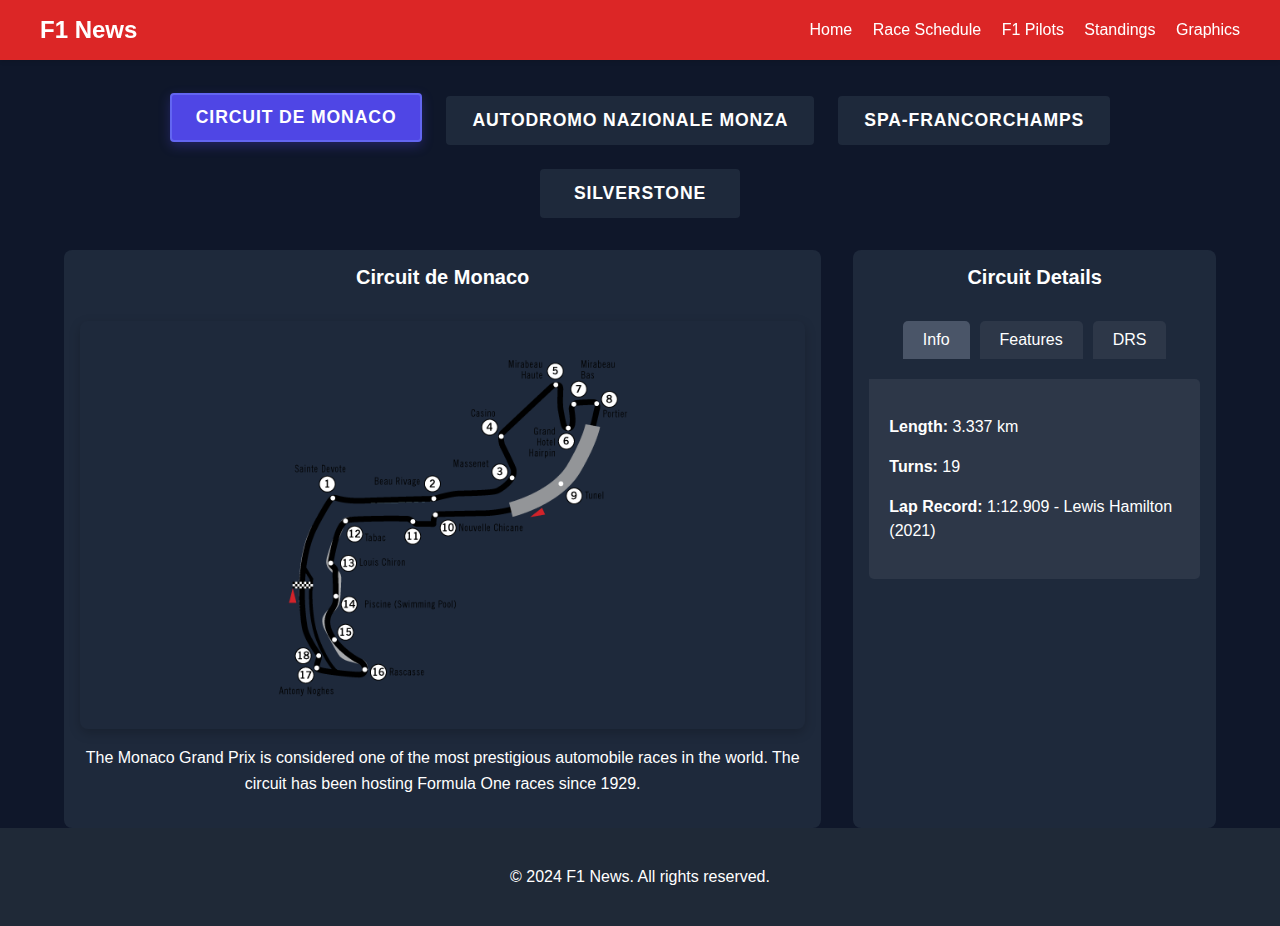
==== circuits.html @ d88e7fb6 "Added f1 news" ====
<!DOCTYPE html>
<html lang="en">
<head>
    <meta charset="UTF-8">
    <meta name="viewport" content="width=device-width, initial-scale=1.0">
    <title>F1 Fan Hub - Circuits</title>
    <meta name="description" content="Explore F1 circuits with detailed information about track features, DRS zones, and lap records.">
    <link rel="stylesheet" href="styles.css">
</head>
<body class="min-h-screen bg-gray-900 text-white flex flex-col">
    <header class="bg-red-600 p-4">
        <nav class="container mx-auto flex justify-between items-center">
            <a href="home.html" class="text-2xl font-bold">F1 News</a>
            <div class="space-x-4">
                <a href="home.html" class="hover:text-gray-200">Home</a>
                <a href="schedule.html" class="hover:text-gray-200">Race Schedule</a>
                <a href="pilots.html" class="hover:text-gray-200">F1 Pilots</a>
                <a href="standings.html" class="hover:text-gray-200">Standings</a>
                <a href="graphics.html" class="hover:text-gray-200">Graphics</a>
            </div>
        </nav>
    </header>
    <br>
    <br>
    <main class="container circuit-container mx-auto mt-8 px-4 flex-grow">
        <div class="circuit-buttons">
            <button class="button active" data-circuit="monaco">Circuit de Monaco</button>
            <button class="button" data-circuit="monza">Autodromo Nazionale Monza</button>
            <button class="button" data-circuit="spa">Spa-Francorchamps</button>
            <button class="button" data-circuit="silverstone">Silverstone</button>
        </div>

        <!-- Monaco Circuit Section -->
        <div class="circuit-section active" id="monaco-section">
            <div class="grid">
                <div class="card md:col-span-2">
                    <div class="card-header">
                        <div class="card-title">Circuit de Monaco</div>
                    </div>
                    <div class="card-content">
                        <div class="circuit-image">
                            <img src="circuits/Circuit_Monaco.png" alt="Circuit de Monaco map">
                        </div>
                        <p class="mt-4 text-left">
                            The Monaco Grand Prix is considered one of the most prestigious automobile races in the world. 
                            The circuit has been hosting Formula One races since 1929.
                        </p>
                    </div>
                </div>

                <div class="card">
                    <div class="card-header">
                        <div class="card-title">Circuit Details</div>
                    </div>
                    <div class="card-content">
                        <div class="tabs">
                            <div class="tab active" data-tab="monaco-info">Info</div>
                            <div class="tab" data-tab="monaco-features">Features</div>
                            <div class="tab" data-tab="monaco-drs">DRS</div>
                        </div>

                        <div class="tab-content active" id="monaco-info">
                            <ul>
                                <li><strong>Length:</strong> 3.337 km</li>
                                <li><strong>Turns:</strong> 19</li>
                                <li><strong>Lap Record:</strong> 1:12.909 - Lewis Hamilton (2021)</li>
                            </ul>
                        </div>
                        <div class="tab-content" id="monaco-features">
                            <ul>
                                <li><strong>Casino Square:</strong> Famous for its tight turn and glamorous surroundings, this iconic section challenges drivers with its precise turning requirements.</li>
                                <li><strong>Tunnel:</strong> The fastest part of the circuit, where cars reach speeds of up to 290km/h before emerging into daylight and braking for the chicane.</li>
                                <li><strong>Nouvelle Chicane:</strong> A key overtaking spot after the tunnel, requiring heavy braking from high speed and precise car placement.</li>
                                <li><strong>Swimming Pool Complex:</strong> A series of quick turns next to Monaco's swimming pool, requiring maximum precision and commitment.</li>
                                <li><strong>Rascasse:</strong> A tight hairpin that leads into the final corner, crucial for a good lap time and often a scene of race drama.</li>
                            </ul>
                        </div>
                        <div class="tab-content" id="monaco-drs">
                            <ul>
                                <li><strong>Zone 1:</strong> After Turn 19 to Turn 1 (510 meters)</li>
                            </ul>
                        </div>
                    </div>
                </div>
            </div>
        </div>

        <!-- Monza Circuit Section -->
        <div class="circuit-section hidden" id="monza-section">
            <div class="grid">
                <div class="card md:col-span-2">
                    <div class="card-header">
                        <div class="card-title">Autodromo Nazionale Monza</div>
                    </div>
                    <div class="card-content">
                        <div class="circuit-image">
                            <img src="circuits/Circuit_Monza.png" alt="Autodromo Nazionale Monza map">
                        </div>
                        <p class="mt-4 text-left">
                            Known as "The Temple of Speed," Monza is the fastest circuit on the F1 calendar and has been hosting races since 1922.
                            The circuit is famous for its high-speed nature and historic banking sections, though the latter are no longer used in F1.
                        </p>
                    </div>
                </div>

                <div class="card">
                    <div class="card-header">
                        <div class="card-title">Circuit Details</div>
                    </div>
                    <div class="card-content">
                        <div class="tabs">
                            <div class="tab active" data-tab="monza-info">Info</div>
                            <div class="tab" data-tab="monza-features">Features</div>
                            <div class="tab" data-tab="monza-drs">DRS</div>
                        </div>

                        <div class="tab-content active" id="monza-info">
                            <ul>
                                <li><strong>Length:</strong> 5.793 km</li>
                                <li><strong>Turns:</strong> 11</li>
                                <li><strong>Lap Record:</strong> 1:21.046 - Rubens Barrichello (2004)</li>
                                <li><strong>Average Speed:</strong> 264 km/h</li>
                            </ul>
                        </div>
                        <div class="tab-content" id="monza-features">
                            <ul>
                                <li><strong>Variante del Rettifilo:</strong> First chicane after the start/finish straight, a crucial overtaking spot requiring heavy braking from over 340km/h.</li>
                                <li><strong>Curva Grande:</strong> High-speed right-hand turn taken flat out, leading into another heavy braking zone.</li>
                                <li><strong>Variante della Roggia:</strong> Quick chicane that requires precise car placement and good traction on exit.</li>
                                <li><strong>Variante Ascari:</strong> Complex three-part chicane that tests both driver skill and car balance.</li>
                                <li><strong>Parabolica:</strong> Long, sweeping final corner that leads onto the main straight, crucial for lap time and overtaking.</li>
                            </ul>
                        </div>
                        <div class="tab-content" id="monza-drs">
                            <ul>
                                <li><strong>Zone 1:</strong> After Turn 7 to Turn 8 (625 meters)</li>
                                <li><strong>Zone 2:</strong> After Turn 11 to Turn 1 (1.1 kilometers)</li>
                            </ul>
                        </div>
                    </div>
                </div>
            </div>
        </div>

        <!-- Spa Circuit Section -->
        <div class="circuit-section hidden" id="spa-section">
            <div class="grid">
                <div class="card md:col-span-2">
                    <div class="card-header">
                        <div class="card-title">Circuit de Spa-Francorchamps</div>
                    </div>
                    <div class="card-content">
                        <div class="circuit-image">
                            <img src="circuits/Circuit_Spa.png" alt="Circuit de Spa-Francorchamps map">
                        </div>
                        <p class="mt-4 text-left">
                            Located in the Ardennes forest, Spa is known for its unpredictable weather and is considered one of the most challenging circuits in F1.
                            The track's elevation changes and high-speed corners make it a favorite among drivers and fans alike.
                        </p>
                    </div>
                </div>

                <div class="card">
                    <div class="card-header">
                        <div class="card-title">Circuit Details</div>
                    </div>
                    <div class="card-content">
                        <div class="tabs">
                            <div class="tab active" data-tab="spa-info">Info</div>
                            <div class="tab" data-tab="spa-features">Features</div>
                            <div class="tab" data-tab="spa-drs">DRS</div>
                        </div>

                        <div class="tab-content active" id="spa-info">
                            <ul>
                                <li><strong>Length:</strong> 7.004 km</li>
                                <li><strong>Turns:</strong> 19</li>
                                <li><strong>Lap Record:</strong> 1:46.286 - Valtteri Bottas (2018)</li>
                                <li><strong>Elevation Change:</strong> 102 meters</li>
                            </ul>
                        </div>
                        <div class="tab-content" id="spa-features">
                            <ul>
                                <li><strong>Eau Rouge-Raidillon:</strong> Iconic uphill sequence of corners taken at high speed, testing driver courage and car downforce. One of F1's most famous corner combinations.</li>
                                <li><strong>Les Combes:</strong> Technical sequence following the Kemmel Straight, key overtaking opportunity after the high-speed run from Raidillon.</li>
                                <li><strong>Pouhon:</strong> Fast, sweeping double-left hander that tests aerodynamic grip and driver commitment.</li>
                                <li><strong>Blanchimont:</strong> High-speed left-hander approaching the final chicane, requires absolute precision at speeds over 300km/h.</li>
                                <li><strong>Bus Stop Chicane:</strong> Final chicane before the start/finish straight, crucial for overtaking and lap times.</li>
                            </ul>
                        </div>
                        <div class="tab-content" id="spa-drs">
                            <ul>
                                <li><strong>Zone 1:</strong> After Turn 5 to Turn 6 (800 meters)</li>
                                <li><strong>Zone 2:</strong> After Turn 19 to Turn 1 (950 meters)</li>
                            </ul>
                        </div>
                    </div>
                </div>
            </div>
        </div>

        <!-- Silverstone Circuit Section -->
        <div class="circuit-section hidden" id="silverstone-section">
            <div class="grid">
                <div class="card md:col-span-2">
                    <div class="card-header">
                        <div class="card-title">Silverstone Circuit</div>
                    </div>
                    <div class="card-content">
                        <div class="circuit-image">
                            <img src="circuits/Circuit_Silverstone.png" alt="Silverstone Circuit map">
                        </div>
                        <p class="mt-4 text-left">
                            Silverstone hosted the first-ever Formula One World Championship race in 1950 and remains one of the fastest circuits on the calendar.
                            Originally a World War II airfield, it has evolved into one of the most prestigious venues in motorsport.
                        </p>
                    </div>
                </div>

                <div class="card">
                    <div class="card-header">
                        <div class="card-title">Circuit Details</div>
                    </div>
                    <div class="card-content">
                        <div class="tabs">
                            <div class="tab active" data-tab="silverstone-info">Info</div>
                            <div class="tab" data-tab="silverstone-features">Features</div>
                            <div class="tab" data-tab="silverstone-drs">DRS</div>
                        </div>

                        <div class="tab-content active" id="silverstone-info">
                            <ul>
                                <li><strong>Length:</strong> 5.891 km</li>
                                <li><strong>Turns:</strong> 18</li>
                                <li><strong>Lap Record:</strong> 1:27.097 - Max Verstappen (2020)</li>
                                <li><strong>Average Speed:</strong> 237 km/h</li>
                            </ul>
                        </div>
                        <div class="tab-content" id="silverstone-features">
                            <ul>
                                <li><strong>Copse:</strong> Ultra-fast right-hander taken at around 290km/h in qualifying, one of the fastest corners in F1.</li>
                                <li><strong>Maggotts-Becketts-Chapel:</strong> High-speed sequence of direction changes that tests car and driver to the limit. Considered one of F1's most technical sections.</li>
                                <li><strong>Stowe:</strong> Fast right-hander at the end of the Hangar Straight, offering overtaking opportunities under braking.</li>
                                <li><strong>Vale and Club:</strong> Technical complex leading onto the start/finish straight, crucial for maintaining momentum.</li>
                                <li><strong>Abbey:</strong> High-speed first corner that sets up the entire lap, taken almost flat out in modern F1 cars.</li>
                            </ul>
                        </div>
                        <div class="tab-content" id="silverstone-drs">
                            <ul>
                                <li><strong>Zone 1:</strong> After Turn 5 to Turn 6 (720 meters)</li>
                                <li><strong>Zone 2:</strong> After Turn 14 to Turn 15 (830 meters)</li>
                            </ul>
                        </div>
                    </div>
                </div>
            </div>
        </div>
    </main>

    <footer class="bg-gray-800 py-6 mt-auto">
        <div class="container mx-auto px-4 text-center">
            <p>&copy; 2024 F1 News. All rights reserved.</p>
        </div>
    </footer>

    <script>
        // Simplified JavaScript just for handling button clicks and tab switching
        document.querySelectorAll('.circuit-buttons .button').forEach(button => {
            button.addEventListener('click', (e) => {
                const circuitId = e.target.dataset.circuit;
                
                // Update active button
                document.querySelectorAll('.circuit-buttons .button').forEach(btn => 
                    btn.classList.remove('active'));
                e.target.classList.add('active');
                
                // Show selected circuit section
                document.querySelectorAll('.circuit-section').forEach(section => 
                    section.classList.add('hidden'));
                document.getElementById(`${circuitId}-section`).classList.remove('hidden');
            });
        });

        // Tab switching
        document.querySelectorAll('.tab').forEach(tab => {
            tab.addEventListener('click', (e) => {
                const tabsContainer = e.target.closest('.tabs').parentElement;
                const tabId = e.target.dataset.tab;
                
                // Update active tab
                tabsContainer.querySelectorAll('.tab').forEach(t => 
                    t.classList.remove('active'));
                e.target.classList.add('active');
                
                // Update active content
                tabsContainer.querySelectorAll('.tab-content').forEach(content => 
                    content.classList.remove('active'));
                tabsContainer.querySelector(`#${tabId}`).classList.add('active');
            });
        });
    </script>
</body>
</html>
---- styles.css ----
/* Base styles */
body {
    font-family: Arial, sans-serif;
    margin: 0;
    padding: 0;
    min-height: 100vh;
    background-color: #0f172a;
    color: #ffffff;
    display: flex;
    flex-direction: column;
    min-height: 100vh;
}

.container {
    max-width: 1200px;
    margin: 0 auto;
    padding: 0 1rem;
}

/* Header styles */
header {
    position: sticky;
    top: 0;
    z-index: 1000;
    box-shadow: 0 2px 4px rgba(0,0,0,0.1);
    background-color: #dc2626;
    padding: 1rem;
}

nav {
    display: flex;
    justify-content: space-between;
    align-items: center;
}

nav a {
    color: #ffffff;
    text-decoration: none;
}

nav a:hover {
    color: #e5e7eb;
}

.space-x-4 > * + * {
    margin-left: 1rem;
}

/* Main content styles */
main {
    margin-top: 2rem;
    flex: 1 0 auto;
}

.mb-12 {
    margin-bottom: 3rem;
}

.text-2xl {
    font-size: 1.5rem;
    font-weight: bold;
}

/* Banner styles */
#banner-container {
    position: relative;
    height: 600px;
    width: 100%;
    overflow: hidden;
    border-radius: 0.5rem;
}

.banner-slide {
    position: absolute;
    top: 0;
    left: 0;
    width: 100%;
    height: 100%;
    opacity: 1;
    transition: opacity 0.5s ease-in-out;
}

.banner-slide img {
    width: 100%;
    height: 100%;
    object-fit: cover;
}

.banner-overlay {
    position: absolute;
    bottom: 0;
    left: 0;
    right: 0;
    background-color: rgba(0, 0, 0, 0.7);
    padding: 2rem;
}

.banner-overlay h2 {
    font-size: 2.5rem;
    font-weight: bold;
    color: #ffffff;
    text-shadow: 2px 2px 4px rgba(0, 0, 0, 0.5);
    margin: 0;
}

.banner-slide.hidden {
    opacity: 0;
    pointer-events: none;
}

.banner-text {
    position: absolute;
    bottom: 0;
    left: 0;
    right: 0;
    background-color: rgba(0, 0, 0, 0.7);
    padding: 1rem;
}

/* Card styles */
.card {
    background-color: #1e293b;
    border-radius: 0.5rem;
    overflow: hidden;
    transition: transform 0.3s ease, box-shadow 0.3s ease;
    text-align: center;
}

.card:hover {
    transform: translateY(-5px);
    box-shadow: 0 4px 6px rgba(0, 0, 0, 0.1);
}

.card-header {
    padding: 1rem;
    text-align: center;
}

.card-title {
    display: flex;
    justify-content: center;
    align-items: center;
    font-size: 1.25rem;
    font-weight: bold;
    text-align: center;
}

.card-content {
    padding: 1rem;
    text-align: center;
}

.grid {
    display: grid;
    grid-gap: 2rem;
}

@media (min-width: 768px) {
    .grid {
        grid-template-columns: repeat(2, 1fr);
    }
}

@media (min-width: 1024px) {
    .grid {
        grid-template-columns: repeat(3, 1fr);
    }
}

/* Button styles */
.button {
    display: inline-block;
    background-color: #4f46e5;
    color: #ffffff;
    padding: 0.5rem 1rem;
    border-radius: 0.25rem;
    text-decoration: none;
    transition: background-color 0.3s ease, transform 0.3s ease;
    font-weight: bold;
    text-transform: uppercase;
    letter-spacing: 0.05em;
}

.button:hover {
    background-color: #4338ca;
    transform: translateY(-2px);
}

/* Footer styles */
footer {
    background-color: #1f2937;
    padding: 1.5rem 0;
    text-align: center;
    flex-shrink: 0;
}

/* Pilots page styles */
.pilot-image {
    position: relative;
    height: 12rem;
    margin-bottom: 1rem;
}

.pilot-image img {
    width: 100%;
    height: 100%;
    object-fit: cover;
    border-radius: 0.375rem;
}

.pilot-team {
    font-size: 0.875rem;
    color: #d1d5db;
    margin-bottom: 0.5rem;
}

.pilot-bio {
    font-size: 0.875rem;
}

/* Schedule page styles */
.grid-cols-4 {
    display: grid;
    grid-template-columns: repeat(4, 1fr);
    gap: 1rem;
}

table {
    width: 100%;
    border-collapse: collapse;
}

th, td {
    padding: 0.75rem;
    text-align: left;
    border-bottom: 1px solid #374151;
}

th {
    background-color: #374151;
    font-weight: bold;
}

/* Responsive navigation */
@media (max-width: 768px) {
    nav .space-x-4 {
        display: none;
    }
    .mobile-menu-button {
        display: block;
    }
}

/* Mobile menu */
.mobile-menu {
    display: none;
    position: fixed;
    top: 60px;
    left: 0;
    right: 0;
    background-color: #dc2626;
    padding: 1rem;
}

.mobile-menu.active {
    display: block;
}

/* Smooth scrolling */
html {
    scroll-behavior: smooth;
}

/* Past race styling */
.past-race {
    color: #6b7280;
    text-decoration: line-through;
}

/* --- New Styles Added for Standings Page --- */

/* Tabs Styling */
.tabs {
    display: flex;
    justify-content: center;
    margin-bottom: 20px;
}

.tab {
    padding: 10px 20px;
    background-color: #2d3748;
    margin: 0 5px;
    cursor: pointer;
    border-radius: 5px 5px 0 0;
    transition: background-color 0.3s;
}

.tab.active {
    background-color: #4a5568;
}

/* Tab Content Styling */
.tab-content {
    display: none;
    background-color: #2d3748;
    padding: 20px;
    border-radius: 0 5px 5px 5px;
}

.tab-content.active {
    display: block;
}

/* Table Styling for Standings */
table.standings-table {
    width: 100%;
    border-collapse: collapse;
    margin-top: 10px;
}

table.standings-table th, table.standings-table td {
    padding: 12px;
    border: 1px solid #4a5568;
    text-align: left;
}

table.standings-table th {
    background-color: #4a5568;
}

/* Active Table Row Highlight */
table.standings-table tr:hover {
    background-color: #3b425e;
}

/* --- End of New Styles --- */

/* Circuit buttons styling */
.circuit-buttons {
    display: flex;
    gap: 1.5rem;
    flex-wrap: wrap;
    justify-content: center;
    margin-bottom: 2rem;
}

.circuit-buttons .button {
    padding: 0.75rem 1.5rem;
    font-size: 1.1rem;
    min-width: 200px;
    border: 2px solid transparent;
    background-color: #1e293b;
    transition: all 0.3s ease;
}

.circuit-buttons .button:hover {
    background-color: #2d3748;
    transform: translateY(-3px);
    box-shadow: 0 4px 12px rgba(0, 0, 0, 0.2);
}

.circuit-buttons .button.active {
    background-color: #4f46e5;
    border-color: #6366f1;
    transform: translateY(-3px);
    box-shadow: 0 4px 12px rgba(79, 70, 229, 0.3);
}

/* Circuit image container */
.circuit-image {
    width: 100%;
    position: relative;
    padding-top: 56.25%; /* 16:9 Aspect Ratio */
    overflow: hidden;
    border-radius: 8px;
    box-shadow: 0 4px 12px rgba(0, 0, 0, 0.2);
}

.circuit-image img {
    position: absolute;
    top: 0;
    left: 0;
    width: 100%;
    height: 100%;
    object-fit: contain; /* Changed from cover to contain */
    object-position: center;
}

/* Adjust grid for circuit layout */
@media (min-width: 768px) {
    .md\:col-span-2 {
        grid-column: span 2;
    }
}

/* Update circuit layout width */
.container.circuit-container {
    max-width: 1400px; /* Slightly reduced from 1600px */
    width: 90%; /* Changed from 75% to 90% for better mobile display */
    margin: 0 auto;
}

/* Add responsive adjustments */
@media (max-width: 768px) {
    .container.circuit-container {
        width: 95%;
    }
    
    .circuit-image {
        padding-top: 75%; /* 4:3 Aspect Ratio for mobile */
    }
}

/* Add these styles to your existing CSS */

.circuit-section {
    display: block;
}

.circuit-section.hidden {
    display: none;
}

.circuit-section .card-content ul {
    text-align: left;
    list-style: none;
    padding: 0;
}

.circuit-section .card-content ul li {
    margin-bottom: 1rem;
    line-height: 1.5;
}

.circuit-section .card-content p {
    line-height: 1.6;
    margin: 1rem 0;
}
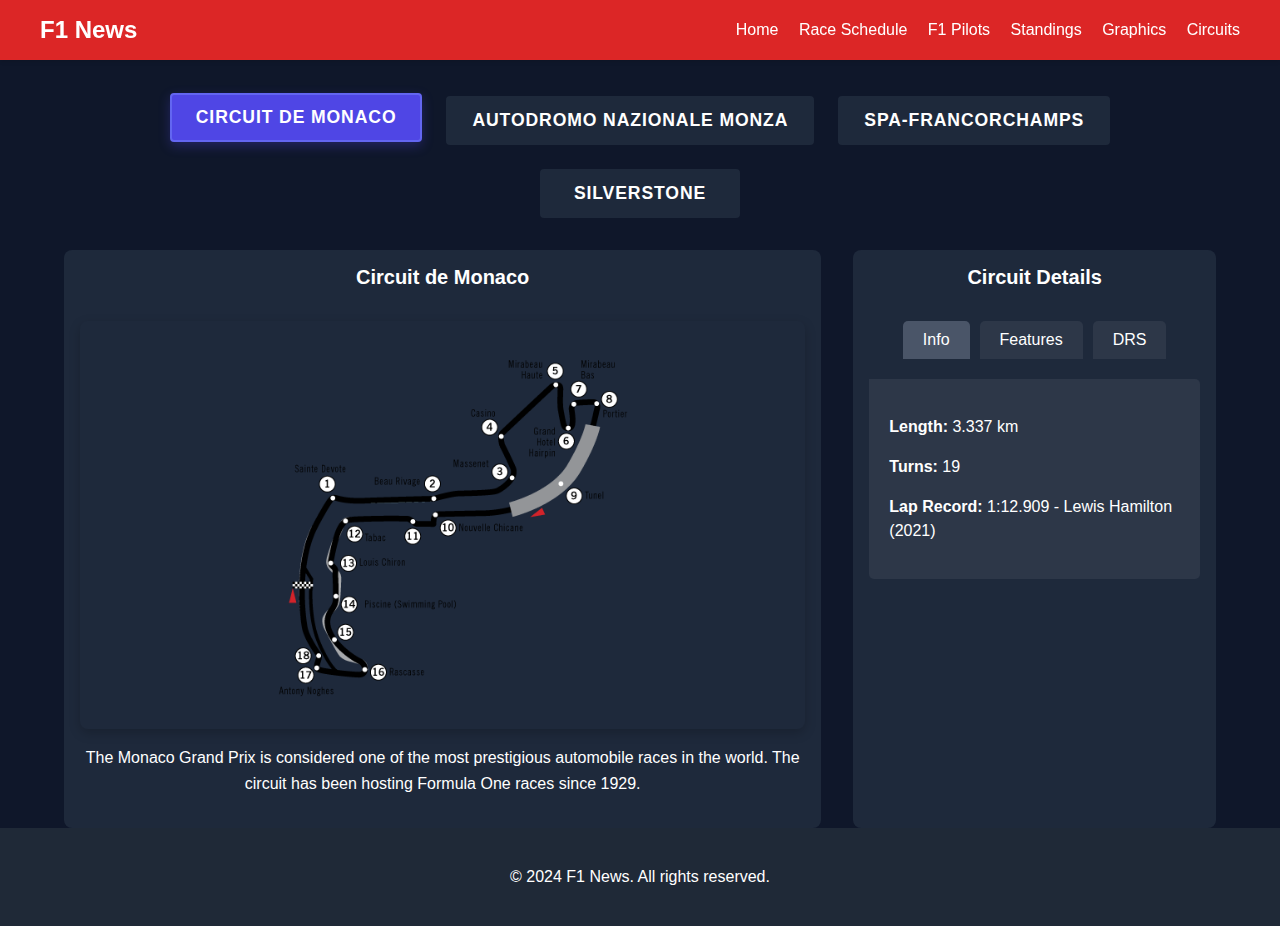
==== commit 8b0c8426: "modified header" ====
--- a/circuits.html
+++ b/circuits.html
@@ -1,303 +1,400 @@
 <!DOCTYPE html>
 <html lang="en">
-<head>
-    <meta charset="UTF-8">
-    <meta name="viewport" content="width=device-width, initial-scale=1.0">
+  <head>
+    <meta charset="UTF-8" />
+    <meta name="viewport" content="width=device-width, initial-scale=1.0" />
     <title>F1 Fan Hub - Circuits</title>
-    <meta name="description" content="Explore F1 circuits with detailed information about track features, DRS zones, and lap records.">
-    <link rel="stylesheet" href="styles.css">
-</head>
-<body class="min-h-screen bg-gray-900 text-white flex flex-col">
+    <meta
+      name="description"
+      content="Explore F1 circuits with detailed information about track features, DRS zones, and lap records."
+    />
+    <link rel="stylesheet" href="styles.css" />
+  </head>
+  <body class="min-h-screen bg-gray-900 text-white flex flex-col">
     <header class="bg-red-600 p-4">
-        <nav class="container mx-auto flex justify-between items-center">
-            <a href="home.html" class="text-2xl font-bold">F1 News</a>
-            <div class="space-x-4">
-                <a href="home.html" class="hover:text-gray-200">Home</a>
-                <a href="schedule.html" class="hover:text-gray-200">Race Schedule</a>
-                <a href="pilots.html" class="hover:text-gray-200">F1 Pilots</a>
-                <a href="standings.html" class="hover:text-gray-200">Standings</a>
-                <a href="graphics.html" class="hover:text-gray-200">Graphics</a>
-            </div>
-        </nav>
+      <nav class="container mx-auto flex justify-between items-center">
+        <a href="home.html" class="text-2xl font-bold">F1 News</a>
+        <div class="space-x-4">
+          <a href="home.html" class="hover:text-gray-200">Home</a>
+          <a href="schedule.html" class="hover:text-gray-200">Race Schedule</a>
+          <a href="pilots.html" class="hover:text-gray-200">F1 Pilots</a>
+          <a href="standings.html" class="hover:text-gray-200">Standings</a>
+          <a href="graphics.html" class="hover:text-gray-200">Graphics</a>
+          <a href="circuits.html" class="hover:text-gray-200">Circuits</a>
+        </div>
+      </nav>
     </header>
-    <br>
-    <br>
+    <br />
+    <br />
     <main class="container circuit-container mx-auto mt-8 px-4 flex-grow">
-        <div class="circuit-buttons">
-            <button class="button active" data-circuit="monaco">Circuit de Monaco</button>
-            <button class="button" data-circuit="monza">Autodromo Nazionale Monza</button>
-            <button class="button" data-circuit="spa">Spa-Francorchamps</button>
-            <button class="button" data-circuit="silverstone">Silverstone</button>
+      <div class="circuit-buttons">
+        <button class="button active" data-circuit="monaco">
+          Circuit de Monaco
+        </button>
+        <button class="button" data-circuit="monza">
+          Autodromo Nazionale Monza
+        </button>
+        <button class="button" data-circuit="spa">Spa-Francorchamps</button>
+        <button class="button" data-circuit="silverstone">Silverstone</button>
+      </div>
+
+      <!-- Monaco Circuit Section -->
+      <div class="circuit-section active" id="monaco-section">
+        <div class="grid">
+          <div class="card md:col-span-2">
+            <div class="card-header">
+              <div class="card-title">Circuit de Monaco</div>
+            </div>
+            <div class="card-content">
+              <div class="circuit-image">
+                <img
+                  src="circuits/Circuit_Monaco.png"
+                  alt="Circuit de Monaco map"
+                />
+              </div>
+              <p class="mt-4 text-left">
+                The Monaco Grand Prix is considered one of the most prestigious
+                automobile races in the world. The circuit has been hosting
+                Formula One races since 1929.
+              </p>
+            </div>
+          </div>
+
+          <div class="card">
+            <div class="card-header">
+              <div class="card-title">Circuit Details</div>
+            </div>
+            <div class="card-content">
+              <div class="tabs">
+                <div class="tab active" data-tab="monaco-info">Info</div>
+                <div class="tab" data-tab="monaco-features">Features</div>
+                <div class="tab" data-tab="monaco-drs">DRS</div>
+              </div>
+
+              <div class="tab-content active" id="monaco-info">
+                <ul>
+                  <li><strong>Length:</strong> 3.337 km</li>
+                  <li><strong>Turns:</strong> 19</li>
+                  <li>
+                    <strong>Lap Record:</strong> 1:12.909 - Lewis Hamilton
+                    (2021)
+                  </li>
+                </ul>
+              </div>
+              <div class="tab-content" id="monaco-features">
+                <ul>
+                  <li>
+                    <strong>Casino Square:</strong> Famous for its tight turn
+                    and glamorous surroundings, this iconic section challenges
+                    drivers with its precise turning requirements.
+                  </li>
+                  <li>
+                    <strong>Tunnel:</strong> The fastest part of the circuit,
+                    where cars reach speeds of up to 290km/h before emerging
+                    into daylight and braking for the chicane.
+                  </li>
+                  <li>
+                    <strong>Nouvelle Chicane:</strong> A key overtaking spot
+                    after the tunnel, requiring heavy braking from high speed
+                    and precise car placement.
+                  </li>
+                  <li>
+                    <strong>Swimming Pool Complex:</strong> A series of quick
+                    turns next to Monaco's swimming pool, requiring maximum
+                    precision and commitment.
+                  </li>
+                  <li>
+                    <strong>Rascasse:</strong> A tight hairpin that leads into
+                    the final corner, crucial for a good lap time and often a
+                    scene of race drama.
+                  </li>
+                </ul>
+              </div>
+              <div class="tab-content" id="monaco-drs">
+                <ul>
+                  <li>
+                    <strong>Zone 1:</strong> After Turn 19 to Turn 1 (510
+                    meters)
+                  </li>
+                </ul>
+              </div>
+            </div>
+          </div>
         </div>
-
-        <!-- Monaco Circuit Section -->
-        <div class="circuit-section active" id="monaco-section">
-            <div class="grid">
-                <div class="card md:col-span-2">
-                    <div class="card-header">
-                        <div class="card-title">Circuit de Monaco</div>
-                    </div>
-                    <div class="card-content">
-                        <div class="circuit-image">
-                            <img src="circuits/Circuit_Monaco.png" alt="Circuit de Monaco map">
-                        </div>
-                        <p class="mt-4 text-left">
-                            The Monaco Grand Prix is considered one of the most prestigious automobile races in the world. 
-                            The circuit has been hosting Formula One races since 1929.
-                        </p>
-                    </div>
-                </div>
-
-                <div class="card">
-                    <div class="card-header">
-                        <div class="card-title">Circuit Details</div>
-                    </div>
-                    <div class="card-content">
-                        <div class="tabs">
-                            <div class="tab active" data-tab="monaco-info">Info</div>
-                            <div class="tab" data-tab="monaco-features">Features</div>
-                            <div class="tab" data-tab="monaco-drs">DRS</div>
-                        </div>
-
-                        <div class="tab-content active" id="monaco-info">
-                            <ul>
-                                <li><strong>Length:</strong> 3.337 km</li>
-                                <li><strong>Turns:</strong> 19</li>
-                                <li><strong>Lap Record:</strong> 1:12.909 - Lewis Hamilton (2021)</li>
-                            </ul>
-                        </div>
-                        <div class="tab-content" id="monaco-features">
-                            <ul>
-                                <li><strong>Casino Square:</strong> Famous for its tight turn and glamorous surroundings, this iconic section challenges drivers with its precise turning requirements.</li>
-                                <li><strong>Tunnel:</strong> The fastest part of the circuit, where cars reach speeds of up to 290km/h before emerging into daylight and braking for the chicane.</li>
-                                <li><strong>Nouvelle Chicane:</strong> A key overtaking spot after the tunnel, requiring heavy braking from high speed and precise car placement.</li>
-                                <li><strong>Swimming Pool Complex:</strong> A series of quick turns next to Monaco's swimming pool, requiring maximum precision and commitment.</li>
-                                <li><strong>Rascasse:</strong> A tight hairpin that leads into the final corner, crucial for a good lap time and often a scene of race drama.</li>
-                            </ul>
-                        </div>
-                        <div class="tab-content" id="monaco-drs">
-                            <ul>
-                                <li><strong>Zone 1:</strong> After Turn 19 to Turn 1 (510 meters)</li>
-                            </ul>
-                        </div>
-                    </div>
-                </div>
-            </div>
+      </div>
+
+      <!-- Monza Circuit Section -->
+      <div class="circuit-section hidden" id="monza-section">
+        <div class="grid">
+          <div class="card md:col-span-2">
+            <div class="card-header">
+              <div class="card-title">Autodromo Nazionale Monza</div>
+            </div>
+            <div class="card-content">
+              <div class="circuit-image">
+                <img
+                  src="circuits/Circuit_Monza.png"
+                  alt="Autodromo Nazionale Monza map"
+                />
+              </div>
+              <p class="mt-4 text-left">
+                Known as "The Temple of Speed," Monza is the fastest circuit on
+                the F1 calendar and has been hosting races since 1922. The
+                circuit is famous for its high-speed nature and historic banking
+                sections, though the latter are no longer used in F1.
+              </p>
+            </div>
+          </div>
+
+          <div class="card">
+            <div class="card-header">
+              <div class="card-title">Circuit Details</div>
+            </div>
+            <div class="card-content">
+              <div class="tabs">
+                <div class="tab active" data-tab="monza-info">Info</div>
+                <div class="tab" data-tab="monza-features">Features</div>
+                <div class="tab" data-tab="monza-drs">DRS</div>
+              </div>
+
+              <div class="tab-content active" id="monza-info">
+                <ul>
+                  <li><strong>Length:</strong> 5.793 km</li>
+                  <li><strong>Turns:</strong> 11</li>
+                  <li>
+                    <strong>Lap Record:</strong> 1:21.046 - Rubens Barrichello
+                    (2004)
+                  </li>
+                  <li><strong>Average Speed:</strong> 264 km/h</li>
+                </ul>
+              </div>
+              <div class="tab-content" id="monza-features">
+                <ul>
+                  <li>
+                    <strong>Variante del Rettifilo:</strong> First chicane after
+                    the start/finish straight, a crucial overtaking spot
+                    requiring heavy braking from over 340km/h.
+                  </li>
+                  <li>
+                    <strong>Curva Grande:</strong> High-speed right-hand turn
+                    taken flat out, leading into another heavy braking zone.
+                  </li>
+                  <li>
+                    <strong>Variante della Roggia:</strong> Quick chicane that
+                    requires precise car placement and good traction on exit.
+                  </li>
+                  <li>
+                    <strong>Variante Ascari:</strong> Complex three-part chicane
+                    that tests both driver skill and car balance.
+                  </li>
+                  <li>
+                    <strong>Parabolica:</strong> Long, sweeping final corner
+                    that leads onto the main straight, crucial for lap time and
+                    overtaking.
+                  </li>
+                </ul>
+              </div>
+              <div class="tab-content" id="monza-drs">
+                <ul>
+                  <li>
+                    <strong>Zone 1:</strong> After Turn 7 to Turn 8 (625 meters)
+                  </li>
+                  <li>
+                    <strong>Zone 2:</strong> After Turn 11 to Turn 1 (1.1
+                    kilometers)
+                  </li>
+                </ul>
+              </div>
+            </div>
+          </div>
         </div>
-
-        <!-- Monza Circuit Section -->
-        <div class="circuit-section hidden" id="monza-section">
-            <div class="grid">
-                <div class="card md:col-span-2">
-                    <div class="card-header">
-                        <div class="card-title">Autodromo Nazionale Monza</div>
-                    </div>
-                    <div class="card-content">
-                        <div class="circuit-image">
-                            <img src="circuits/Circuit_Monza.png" alt="Autodromo Nazionale Monza map">
-                        </div>
-                        <p class="mt-4 text-left">
-                            Known as "The Temple of Speed," Monza is the fastest circuit on the F1 calendar and has been hosting races since 1922.
-                            The circuit is famous for its high-speed nature and historic banking sections, though the latter are no longer used in F1.
-                        </p>
-                    </div>
-                </div>
-
-                <div class="card">
-                    <div class="card-header">
-                        <div class="card-title">Circuit Details</div>
-                    </div>
-                    <div class="card-content">
-                        <div class="tabs">
-                            <div class="tab active" data-tab="monza-info">Info</div>
-                            <div class="tab" data-tab="monza-features">Features</div>
-                            <div class="tab" data-tab="monza-drs">DRS</div>
-                        </div>
-
-                        <div class="tab-content active" id="monza-info">
-                            <ul>
-                                <li><strong>Length:</strong> 5.793 km</li>
-                                <li><strong>Turns:</strong> 11</li>
-                                <li><strong>Lap Record:</strong> 1:21.046 - Rubens Barrichello (2004)</li>
-                                <li><strong>Average Speed:</strong> 264 km/h</li>
-                            </ul>
-                        </div>
-                        <div class="tab-content" id="monza-features">
-                            <ul>
-                                <li><strong>Variante del Rettifilo:</strong> First chicane after the start/finish straight, a crucial overtaking spot requiring heavy braking from over 340km/h.</li>
-                                <li><strong>Curva Grande:</strong> High-speed right-hand turn taken flat out, leading into another heavy braking zone.</li>
-                                <li><strong>Variante della Roggia:</strong> Quick chicane that requires precise car placement and good traction on exit.</li>
-                                <li><strong>Variante Ascari:</strong> Complex three-part chicane that tests both driver skill and car balance.</li>
-                                <li><strong>Parabolica:</strong> Long, sweeping final corner that leads onto the main straight, crucial for lap time and overtaking.</li>
-                            </ul>
-                        </div>
-                        <div class="tab-content" id="monza-drs">
-                            <ul>
-                                <li><strong>Zone 1:</strong> After Turn 7 to Turn 8 (625 meters)</li>
-                                <li><strong>Zone 2:</strong> After Turn 11 to Turn 1 (1.1 kilometers)</li>
-                            </ul>
-                        </div>
-                    </div>
-                </div>
-            </div>
+      </div>
+
+      <!-- Spa Circuit Section -->
+      <div class="circuit-section hidden" id="spa-section">
+        <div class="grid">
+          <div class="card md:col-span-2">
+            <div class="card-header">
+              <div class="card-title">Circuit de Spa-Francorchamps</div>
+            </div>
+            <div class="card-content">
+              <div class="circuit-image">
+                <img
+                  src="circuits/Circuit_Spa.png"
+                  alt="Circuit de Spa-Francorchamps map"
+                />
+              </div>
+              <p class="mt-4 text-left">
+                Located in the Ardennes forest, Spa is known for its
+                unpredictable weather and is considered one of the most
+                challenging circuits in F1. The track's elevation changes and
+                high-speed corners make it a favorite among drivers and fans
+                alike.
+              </p>
+            </div>
+          </div>
+
+          <div class="card">
+            <div class="card-header">
+              <div class="card-title">Circuit Details</div>
+            </div>
+            <div class="card-content">
+              <div class="tabs">
+                <div class="tab active" data-tab="spa-info">Info</div>
+                <div class="tab" data-tab="spa-features">Features</div>
+                <div class="tab" data-tab="spa-drs">DRS</div>
+              </div>
+
+              <div class="tab-content active" id="spa-info">
+                <ul>
+                  <li><strong>Length:</strong> 7.004 km</li>
+                  <li><strong>Turns:</strong> 19</li>
+                  <li>
+                    <strong>Lap Record:</strong> 1:46.286 - Valtteri Bottas
+                    (2018)
+                  </li>
+                  <li><strong>Elevation Change:</strong> 102 meters</li>
+                </ul>
+              </div>
+              <div class="tab-content" id="spa-features">
+                <ul>
+                  <li>
+                    <strong>Eau Rouge-Raidillon:</strong> Iconic uphill sequence
+                    of corners taken at high speed, testing driver courage and
+                    car downforce. One of F1's most famous corner combinations.
+                  </li>
+                  <li>
+                    <strong>Les Combes:</strong> Technical sequence following
+                    the Kemmel Straight, key overtaking opportunity after the
+                    high-speed run from Raidillon.
+                  </li>
+                  <li>
+                    <strong>Pouhon:</strong> Fast, sweeping double-left hander
+                    that tests aerodynamic grip and driver commitment.
+                  </li>
+                  <li>
+                    <strong>Blanchimont:</strong> High-speed left-hander
+                    approaching the final chicane, requires absolute precision
+                    at speeds over 300km/h.
+                  </li>
+                  <li>
+                    <strong>Bus Stop Chicane:</strong> Final chicane before the
+                    start/finish straight, crucial for overtaking and lap times.
+                  </li>
+                </ul>
+              </div>
+              <div class="tab-content" id="spa-drs">
+                <ul>
+                  <li>
+                    <strong>Zone 1:</strong> After Turn 5 to Turn 6 (800 meters)
+                  </li>
+                  <li>
+                    <strong>Zone 2:</strong> After Turn 19 to Turn 1 (950
+                    meters)
+                  </li>
+                </ul>
+              </div>
+            </div>
+          </div>
         </div>
-
-        <!-- Spa Circuit Section -->
-        <div class="circuit-section hidden" id="spa-section">
-            <div class="grid">
-                <div class="card md:col-span-2">
-                    <div class="card-header">
-                        <div class="card-title">Circuit de Spa-Francorchamps</div>
-                    </div>
-                    <div class="card-content">
-                        <div class="circuit-image">
-                            <img src="circuits/Circuit_Spa.png" alt="Circuit de Spa-Francorchamps map">
-                        </div>
-                        <p class="mt-4 text-left">
-                            Located in the Ardennes forest, Spa is known for its unpredictable weather and is considered one of the most challenging circuits in F1.
-                            The track's elevation changes and high-speed corners make it a favorite among drivers and fans alike.
-                        </p>
-                    </div>
-                </div>
-
-                <div class="card">
-                    <div class="card-header">
-                        <div class="card-title">Circuit Details</div>
-                    </div>
-                    <div class="card-content">
-                        <div class="tabs">
-                            <div class="tab active" data-tab="spa-info">Info</div>
-                            <div class="tab" data-tab="spa-features">Features</div>
-                            <div class="tab" data-tab="spa-drs">DRS</div>
-                        </div>
-
-                        <div class="tab-content active" id="spa-info">
-                            <ul>
-                                <li><strong>Length:</strong> 7.004 km</li>
-                                <li><strong>Turns:</strong> 19</li>
-                                <li><strong>Lap Record:</strong> 1:46.286 - Valtteri Bottas (2018)</li>
-                                <li><strong>Elevation Change:</strong> 102 meters</li>
-                            </ul>
-                        </div>
-                        <div class="tab-content" id="spa-features">
-                            <ul>
-                                <li><strong>Eau Rouge-Raidillon:</strong> Iconic uphill sequence of corners taken at high speed, testing driver courage and car downforce. One of F1's most famous corner combinations.</li>
-                                <li><strong>Les Combes:</strong> Technical sequence following the Kemmel Straight, key overtaking opportunity after the high-speed run from Raidillon.</li>
-                                <li><strong>Pouhon:</strong> Fast, sweeping double-left hander that tests aerodynamic grip and driver commitment.</li>
-                                <li><strong>Blanchimont:</strong> High-speed left-hander approaching the final chicane, requires absolute precision at speeds over 300km/h.</li>
-                                <li><strong>Bus Stop Chicane:</strong> Final chicane before the start/finish straight, crucial for overtaking and lap times.</li>
-                            </ul>
-                        </div>
-                        <div class="tab-content" id="spa-drs">
-                            <ul>
-                                <li><strong>Zone 1:</strong> After Turn 5 to Turn 6 (800 meters)</li>
-                                <li><strong>Zone 2:</strong> After Turn 19 to Turn 1 (950 meters)</li>
-                            </ul>
-                        </div>
-                    </div>
-                </div>
-            </div>
+      </div>
+
+      <!-- Silverstone Circuit Section -->
+      <div class="circuit-section hidden" id="silverstone-section">
+        <div class="grid">
+          <div class="card md:col-span-2">
+            <div class="card-header">
+              <div class="card-title">Silverstone Circuit</div>
+            </div>
+            <div class="card-content">
+              <div class="circuit-image">
+                <img
+                  src="circuits/Circuit_Silverstone.png"
+                  alt="Silverstone Circuit map"
+                />
+              </div>
+              <p class="mt-4 text-left">
+                Silverstone hosted the first-ever Formula One World Championship
+                race in 1950 and remains one of the fastest circuits on the
+                calendar. Originally a World War II airfield, it has evolved
+                into one of the most prestigious venues in motorsport.
+              </p>
+            </div>
+          </div>
+
+          <div class="card">
+            <div class="card-header">
+              <div class="card-title">Circuit Details</div>
+            </div>
+            <div class="card-content">
+              <div class="tabs">
+                <div class="tab active" data-tab="silverstone-info">Info</div>
+                <div class="tab" data-tab="silverstone-features">Features</div>
+                <div class="tab" data-tab="silverstone-drs">DRS</div>
+              </div>
+
+              <div class="tab-content active" id="silverstone-info">
+                <ul>
+                  <li><strong>Length:</strong> 5.891 km</li>
+                  <li><strong>Turns:</strong> 18</li>
+                  <li>
+                    <strong>Lap Record:</strong> 1:27.097 - Max Verstappen
+                    (2020)
+                  </li>
+                  <li><strong>Average Speed:</strong> 237 km/h</li>
+                </ul>
+              </div>
+              <div class="tab-content" id="silverstone-features">
+                <ul>
+                  <li>
+                    <strong>Copse:</strong> Ultra-fast right-hander taken at
+                    around 290km/h in qualifying, one of the fastest corners in
+                    F1.
+                  </li>
+                  <li>
+                    <strong>Maggotts-Becketts-Chapel:</strong> High-speed
+                    sequence of direction changes that tests car and driver to
+                    the limit. Considered one of F1's most technical sections.
+                  </li>
+                  <li>
+                    <strong>Stowe:</strong> Fast right-hander at the end of the
+                    Hangar Straight, offering overtaking opportunities under
+                    braking.
+                  </li>
+                  <li>
+                    <strong>Vale and Club:</strong> Technical complex leading
+                    onto the start/finish straight, crucial for maintaining
+                    momentum.
+                  </li>
+                  <li>
+                    <strong>Abbey:</strong> High-speed first corner that sets up
+                    the entire lap, taken almost flat out in modern F1 cars.
+                  </li>
+                </ul>
+              </div>
+              <div class="tab-content" id="silverstone-drs">
+                <ul>
+                  <li>
+                    <strong>Zone 1:</strong> After Turn 5 to Turn 6 (720 meters)
+                  </li>
+                  <li>
+                    <strong>Zone 2:</strong> After Turn 14 to Turn 15 (830
+                    meters)
+                  </li>
+                </ul>
+              </div>
+            </div>
+          </div>
         </div>
-
-        <!-- Silverstone Circuit Section -->
-        <div class="circuit-section hidden" id="silverstone-section">
-            <div class="grid">
-                <div class="card md:col-span-2">
-                    <div class="card-header">
-                        <div class="card-title">Silverstone Circuit</div>
-                    </div>
-                    <div class="card-content">
-                        <div class="circuit-image">
-                            <img src="circuits/Circuit_Silverstone.png" alt="Silverstone Circuit map">
-                        </div>
-                        <p class="mt-4 text-left">
-                            Silverstone hosted the first-ever Formula One World Championship race in 1950 and remains one of the fastest circuits on the calendar.
-                            Originally a World War II airfield, it has evolved into one of the most prestigious venues in motorsport.
-                        </p>
-                    </div>
-                </div>
-
-                <div class="card">
-                    <div class="card-header">
-                        <div class="card-title">Circuit Details</div>
-                    </div>
-                    <div class="card-content">
-                        <div class="tabs">
-                            <div class="tab active" data-tab="silverstone-info">Info</div>
-                            <div class="tab" data-tab="silverstone-features">Features</div>
-                            <div class="tab" data-tab="silverstone-drs">DRS</div>
-                        </div>
-
-                        <div class="tab-content active" id="silverstone-info">
-                            <ul>
-                                <li><strong>Length:</strong> 5.891 km</li>
-                                <li><strong>Turns:</strong> 18</li>
-                                <li><strong>Lap Record:</strong> 1:27.097 - Max Verstappen (2020)</li>
-                                <li><strong>Average Speed:</strong> 237 km/h</li>
-                            </ul>
-                        </div>
-                        <div class="tab-content" id="silverstone-features">
-                            <ul>
-                                <li><strong>Copse:</strong> Ultra-fast right-hander taken at around 290km/h in qualifying, one of the fastest corners in F1.</li>
-                                <li><strong>Maggotts-Becketts-Chapel:</strong> High-speed sequence of direction changes that tests car and driver to the limit. Considered one of F1's most technical sections.</li>
-                                <li><strong>Stowe:</strong> Fast right-hander at the end of the Hangar Straight, offering overtaking opportunities under braking.</li>
-                                <li><strong>Vale and Club:</strong> Technical complex leading onto the start/finish straight, crucial for maintaining momentum.</li>
-                                <li><strong>Abbey:</strong> High-speed first corner that sets up the entire lap, taken almost flat out in modern F1 cars.</li>
-                            </ul>
-                        </div>
-                        <div class="tab-content" id="silverstone-drs">
-                            <ul>
-                                <li><strong>Zone 1:</strong> After Turn 5 to Turn 6 (720 meters)</li>
-                                <li><strong>Zone 2:</strong> After Turn 14 to Turn 15 (830 meters)</li>
-                            </ul>
-                        </div>
-                    </div>
-                </div>
-            </div>
-        </div>
+      </div>
     </main>
 
     <footer class="bg-gray-800 py-6 mt-auto">
-        <div class="container mx-auto px-4 text-center">
-            <p>&copy; 2024 F1 News. All rights reserved.</p>
-        </div>
+      <div class="container mx-auto px-4 text-center">
+        <p>&copy; 2024 F1 News. All rights reserved.</p>
+      </div>
     </footer>
 
-    <script>
-        // Simplified JavaScript just for handling button clicks and tab switching
-        document.querySelectorAll('.circuit-buttons .button').forEach(button => {
-            button.addEventListener('click', (e) => {
-                const circuitId = e.target.dataset.circuit;
-                
-                // Update active button
-                document.querySelectorAll('.circuit-buttons .button').forEach(btn => 
-                    btn.classList.remove('active'));
-                e.target.classList.add('active');
-                
-                // Show selected circuit section
-                document.querySelectorAll('.circuit-section').forEach(section => 
-                    section.classList.add('hidden'));
-                document.getElementById(`${circuitId}-section`).classList.remove('hidden');
-            });
-        });
-
-        // Tab switching
-        document.querySelectorAll('.tab').forEach(tab => {
-            tab.addEventListener('click', (e) => {
-                const tabsContainer = e.target.closest('.tabs').parentElement;
-                const tabId = e.target.dataset.tab;
-                
-                // Update active tab
-                tabsContainer.querySelectorAll('.tab').forEach(t => 
-                    t.classList.remove('active'));
-                e.target.classList.add('active');
-                
-                // Update active content
-                tabsContainer.querySelectorAll('.tab-content').forEach(content => 
-                    content.classList.remove('active'));
-                tabsContainer.querySelector(`#${tabId}`).classList.add('active');
-            });
-        });
-    </script>
-</body>
-</html> +    <script src="jsCircuits.js"></script>
+  </body>
+</html>
